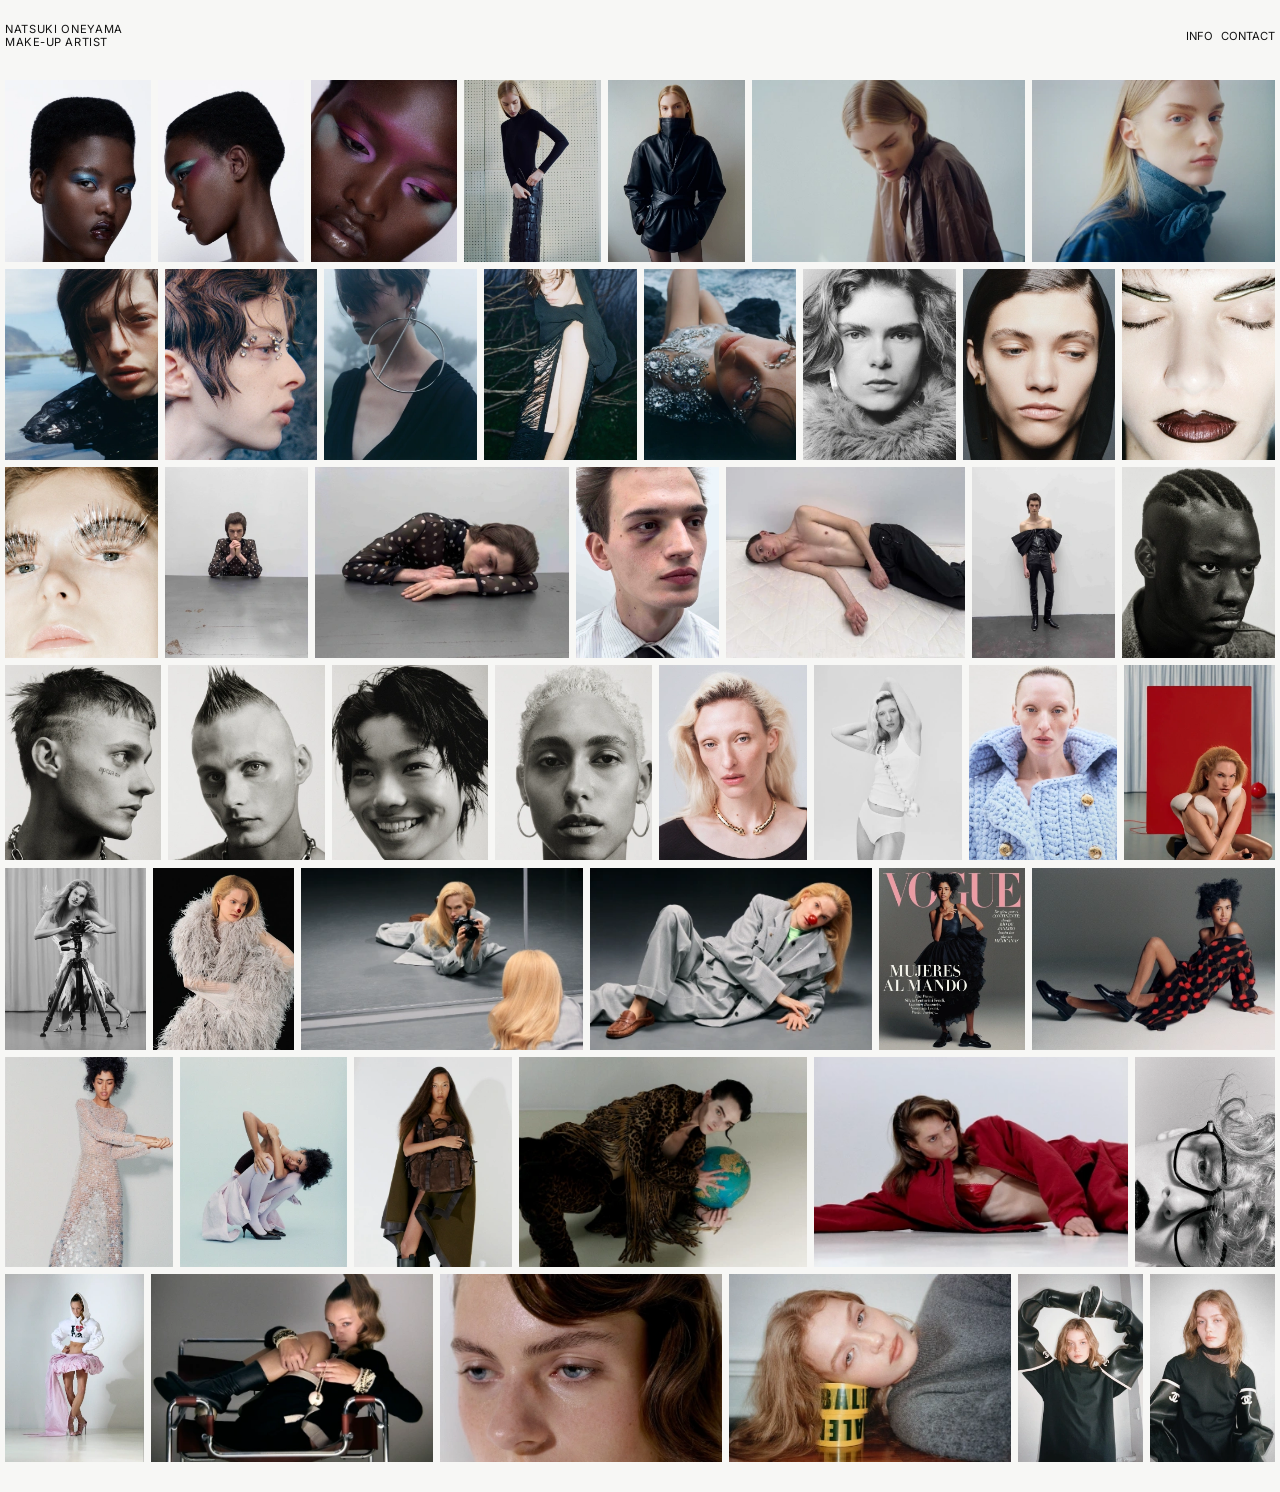
==== overview.html @ 60125d1a "Initial commit" ====
<!doctype html>
<html lang="en">
<head>
  <meta charset="utf-8" />
  <meta name="viewport" content="width=device-width, initial-scale=1.0, maximum-scale=2.0, viewport-fit=cover" />
  <meta name="format-detection" content="telephone=no, email=no, address=no, date=no" />

  <title>Overview – NATSUKI ONEYAMA</title>

  <meta name="description"
        content="Selected beauty and fashion work by Paris-based MAKE-UP ARTIST Natsuki Oneyama." />

  <!-- Open Graph -->
  <meta property="og:title" content="NATSUKI ONEYAMA – MAKE-UP ARTIST" />
  <meta property="og:description" content="Paris-based MAKE-UP ARTIST working across beauty, fashion and editorial." />
  <meta property="og:type" content="website" />
  <meta property="og:url" content="https://natsukioneyama.com/overview.html" />
  <meta property="og:image" content="https://natsukioneyama.com/img/beauty/beauty01/01.webp" />

  <!-- Fonts -->
 <link rel="preconnect" href="https://fonts.googleapis.com">
 <link rel="preconnect" href="https://fonts.gstatic.com" crossorigin>
 <link href="https://fonts.googleapis.com/css2?family=Cormorant+Garamond:ital,wght@0,300..700;1,300..700&family=Inter:ital,opsz,wght@0,14..32,100..900;1,14..32,100..900&display=swap" rel="stylesheet">

  <!-- CSS -->
  <link rel="stylesheet" href="./overview.css" />

  <!-- Scripts -->
  <script src="./justified-layout.umd.js" defer></script>
  <script src="./overview.js" defer></script>
</head>


<body>
<header class="topbar">

  <div class="brand">
   <a href="index.html" class="brand-link">
    <span class="artist">NATSUKI ONEYAMA</span>
    <span class="role">MAKE-UP ARTIST</span>
  </a>
  </div>

  <nav class="toplinks js-site-nav" aria-label="Primary">
  <a class="nav-link" href="index.html">INFO</a>
  <a href="mailto:natsukimua@gmail.com">CONTACT</a>
  </nav>

</header>



  <main class="page">
    <section id="overview" class="overview">
      <div id="grid">


   <figure class="jl-item" data-w="280" data-h="350">
    <img src="thmbs/beauty/beauty01/01.webp" width="280" height="350" alt="antoine&charlie" data-full="img/beauty/beauty01/01.webp" data-title="Beauty" data-line1="Antoine & Charlie" data-line2="">
  </figure>
    <figure class="jl-item" data-w="280" data-h="350">
    <img src="thmbs/beauty/beauty01/02.webp" width="280" height="350" alt="antoine&charlie" data-full="img/beauty/beauty01/02.webp" data-title="Beauty" data-line1="Antoine & Charlie" data-line2="">
  </figure>
    <figure class="jl-item" data-w="280" data-h="350">
    <img src="thmbs/beauty/beauty01/03.webp" width="280" height="350" alt="antoine&charlie" data-full="img/beauty/beauty01/03.webp" data-title="Beauty" data-line1="Antoine & Charlie" data-line2="">
  </figure>
  
  <figure class="jl-item" data-w="263" data-h="350">
    <img src="thmbs/portmagazine/isuue38/audelebarbey/01.webp" width="263" height="350" alt="audelebarbey" data-full="img/portmagazine/isuue38/audelebarbey/01.webp" data-title="PORT MAGAZINE" data-line1="Aude Le Barbey" data-line2="">
  </figure>
   <figure class="jl-item" data-w="263" data-h="350">
    <img src="thmbs/portmagazine/isuue38/audelebarbey/02.webp" width="263" height="350" alt="audelebarbey" data-full="img/portmagazine/isuue38/audelebarbey/02.webp" data-title="PORT MAGAZINE" data-line1="Aude Le Barbey" data-line2="">
  </figure>
   <figure class="jl-item" data-w="350" data-h="233">
    <img src="thmbs/portmagazine/isuue38/audelebarbey/03.webp" width="350" height="233" alt="audelebarbey" data-full="img/portmagazine/isuue38/audelebarbey/03.webp" data-title="PORT MAGAZINE" data-line1="Aude Le Barbey" data-line2="">
  </figure>
   <figure class="jl-item" data-w="350" data-h="263">
    <img src="thmbs/portmagazine/isuue38/audelebarbey/04.webp" width="350" height="263" alt="audelebarbey" data-full="img/portmagazine/isuue38/audelebarbey/04.webp" data-title="PORT MAGAZINE" data-line1="Aude Le Barbey" data-line2="">
  </figure>

  <figure class="jl-item" data-w="280" data-h="350">
    <img src="thmbs/img/krzysztofjan_01/01.webp" width="280" height="350" alt="krzysztofjan" data-full="img/img/krzysztofjan_01/01.webp" data-title="Krzysztof Jan" data-line1="" data-line2="">
  </figure>
  <figure class="jl-item" data-w="280" data-h="350">
    <img src="thmbs/img/krzysztofjan_01/02.webp" width="280" height="350" alt="krzysztofjan" data-full="img/img/krzysztofjan_01/02.webp" data-title="Krzysztof Jan" data-line1="" data-line2="">
  </figure>
    <figure class="jl-item" data-w="280" data-h="350">
    <img src="thmbs/img/krzysztofjan_01/03.webp" width="280" height="350" alt="krzysztofjan" data-full="img/img/krzysztofjan_01/03.webp" data-title="Krzysztof Jan" data-line1="" data-line2="">
  </figure>
    <figure class="jl-item" data-w="280" data-h="350">
    <img src="thmbs/img/krzysztofjan_01/04.webp" width="280" height="350" alt="krzysztofjan" data-full="img/img/krzysztofjan_01/04.webp" data-title="Krzysztof Jan" data-line1="" data-line2="">
  </figure>
    <figure class="jl-item" data-w="280" data-h="350">
    <img src="thmbs/img/krzysztofjan_01/05.webp" width="280" height="350" alt="krzysztofjan" data-full="img/img/krzysztofjan_01/01.webp" data-title="Krzysztof Jan" data-line1="" data-line2="">
  </figure>


  <figure class="jl-item" data-w="280" data-h="350">
    <img src="thmbs/img/carldiner_01/01.webp" width="280" height="350" alt="carldiner" data-full="img/img/carldiner_01/01.webp" data-title="Carl Diner" data-line1="" data-line2="">
  </figure>
   <figure class="jl-item" data-w="280" data-h="350">
    <img src="thmbs/img/carldiner_01/02.webp" width="280" height="350" alt="carldiner" data-full="img/img/carldiner_01/02.webp" data-title="Carl Diner" data-line1="" data-line2="">
  </figure>
  <figure class="jl-item" data-w="280" data-h="350">
    <img src="thmbs/img/carldiner_01/03.webp" width="280" height="350" alt="carldiner" data-full="img/img/carldiner_01/03.webp" data-title="Carl Diner" data-line1="" data-line2="">
  </figure>
  <figure class="jl-item" data-w="280" data-h="350">
    <img src="thmbs/img/carldiner_01/04.webp" width="280" height="350" alt="carldiner" data-full="img/img/carldiner_01/04.webp" data-title="Carl Diner" data-line1="" data-line2="">
  </figure>


   <figure class="jl-item" data-w="263" data-h="350">
    <img src="thmbs/replicaman/ss24/01.webp" width="263" height="350" alt="replicaman" data-full="img/replicaman/ss24/01.webp" data-title="REPLICA MAN" data-line1="Pavel Golik " data-line2="">
  </figure>
  <figure class="jl-item" data-w="350" data-h="263">
    <img src="thmbs/replicaman/ss24/02.webp" width="350" height="263" alt="replicaman" data-full="img/replicaman/ss24/02.webp" data-title="REPLICA MAN" data-line1="Pavel Golik " data-line2="">
  </figure>
  <figure class="jl-item" data-w="263" data-h="350">
    <img src="thmbs/replicaman/ss24/03.webp" width="263" height="350" alt="replicaman" data-full="img/replicaman/ss24/03.webp" data-title="REPLICA MAN" data-line1="Pavel Golik " data-line2="">
  </figure>
   <figure class="jl-item" data-w="350" data-h="280">
    <img src="thmbs/replicaman/ss24/04.webp" width="350" height="280" alt="replicaman" data-full="img/replicaman/ss24/04.webp" data-title="REPLICA MAN" data-line1="Pavel Golik " data-line2="">
  </figure>
    <figure class="jl-item" data-w="263" data-h="350">
    <img src="thmbs/replicaman/ss24/05.webp" width="263" height="350" alt="replicaman" data-full="img/replicaman/ss24/05.webp" data-title="REPLICA MAN" data-line1="Pavel Golik " data-line2="">
  </figure>

   
    <figure class="jl-item" data-w="280" data-h="350">
    <img src="thmbs/beautypapers/01/01.webp" width="280" height="350" alt="beautypapers" data-full="img/beautypapers/01/01.webp" data-title="BEAUTY PAPERS" data-line1="Jérémie Monnier" data-line2="">
  </figure>
   <figure class="jl-item" data-w="280" data-h="350">
    <img src="thmbs/beautypapers/01/02.webp" width="280" height="350" alt="beautypapers" data-full="img/beautypapers/01/02.webp" data-title="BEAUTY PAPERS" data-line1="Jérémie Monnier" data-line2="">
  </figure>
   <figure class="jl-item" data-w="280" data-h="350">
    <img src="thmbs/beautypapers/01/03.webp" width="280" height="350" alt="beautypapers" data-full="img/beautypapers/01/03.webp" data-title="BEAUTY PAPERS" data-line1="Jérémie Monnier" data-line2="">
  </figure>
   <figure class="jl-item" data-w="280" data-h="350">
    <img src="thmbs/beautypapers/01/04.webp" width="280" height="350" alt="beautypapers" data-full="img/beautypapers/01/04.webp" data-title="BEAUTY PAPERS" data-line1="Jérémie Monnier" data-line2="">
  </figure>
   <figure class="jl-item" data-w="280" data-h="350">
    <img src="thmbs/beautypapers/01/05.webp" width="280" height="350" alt="beautypapers" data-full="img/beautypapers/01/05.webp" data-title="BEAUTY PAPERS" data-line1="Jérémie Monnier" data-line2="">
  </figure>

  <figure class="jl-item" data-w="265" data-h="350">
    <img src="thmbs/costume/saschaoda/01/01.webp" width="265" height="350" alt="costume" data-full="img/costume/saschaoda/01/01.webp" data-title="" data-line1="Sascha Oda" data-line2="">
  </figure>
  <figure class="jl-item" data-w="265" data-h="350">
    <img src="thmbs/costume/saschaoda/01/02.webp" width="265" height="350" alt="costume" data-full="img/costume/saschaoda/01/02.webp" data-title="" data-line1="Sascha Oda" data-line2="">
  </figure>
  <figure class="jl-item" data-w="265" data-h="350">
    <img src="thmbs/costume/saschaoda/01/03.webp" width="265" height="350" alt="costume" data-full="img/costume/saschaoda/01/03.webp" data-title="" data-line1="Sascha Oda" data-line2="">
  </figure>

  <figure class="jl-item" data-w="270" data-h="350">
    <img src="thmbs/numerochina/01/01.webp" width="270" height="350" alt="numerochina" data-full="img/numerochina/01/01.webp" data-title="NUMERO CHINA" data-line1="Carla Rossi" data-line2="">
  </figure>
   <figure class="jl-item" data-w="270" data-h="350">
    <img src="thmbs/numerochina/01/02.webp" width="270" height="350" alt="numerochina" data-full="img/numerochina/01/02.webp" data-title="NUMERO CHINA" data-line1="Carla Rossi" data-line2="">
  </figure>
  <figure class="jl-item" data-w="270" data-h="350">
    <img src="thmbs/numerochina/01/03.webp" width="270" height="350" alt="numerochina" data-full="img/numerochina/01/03.webp" data-title="NUMERO CHINA" data-line1="Carla Rossi" data-line2="">
  </figure>
      <figure class="jl-item" data-w="350" data-h="227">
    <img src="thmbs/numerochina/01/04.webp" width="350" height="227" alt="numerochina" data-full="img/numerochina/01/04.webp" data-title="NUMERO CHINA" data-line1="Carla Rossi" data-line2="">
  </figure>
      <figure class="jl-item" data-w="350" data-h="227">
    <img src="thmbs/numerochina/01/05.webp" width="350" height="227" alt="numerochina" data-full="img/numerochina/01/05.webp" data-title="NUMERO CHINA" data-line1="Carla Rossi" data-line2="">
  </figure>


   <figure class="jl-item" data-w="280" data-h="350">
    <img src="thmbs/voguemexico/01/01.webp" width="280" height="350" alt="voguemexico" data-full="img/voguemexico/01/01.webp" data-title="VOGUE MEXICO" data-line1="Ward Ivan Rafik" data-line2="">
  </figure>
   <figure class="jl-item" data-w="350" data-h="263">
    <img src="thmbs/voguemexico/01/02.webp" width="350" height="263" alt="voguemexico" data-full="img/voguemexico/01/02.webp" data-title="VOGUE MEXICO" data-line1="Ward Ivan Rafik" data-line2="">
  </figure>
  <figure class="jl-item" data-w="280" data-h="350">
    <img src="thmbs/voguemexico/01/03.webp" width="280" height="350" alt="voguemexico" data-full="img/voguemexico/01/03.webp" data-title="VOGUE MEXICO" data-line1="Ward Ivan Rafik" data-line2="">
  </figure>
   <figure class="jl-item" data-w="280" data-h="350">
    <img src="thmbs/voguemexico/01/04.webp" width="280" height="350" alt="voguemexico" data-full="img/voguemexico/01/04.webp" data-title="VOGUE MEXICO" data-line1="Ward Ivan Rafik" data-line2="">
  </figure>


  <figure class="jl-item" data-w="263" data-h="350">
    <img src="thmbs/numeroberlin/visionary/01.webp" width="263" height="350" alt="numeroberlin" data-full="img/numeroberlin/visionary/01.webp" data-title="NUMERO BERLIN" data-line1="Boris Ovini" data-line2="">
  </figure>
  <figure class="jl-item" data-w="350" data-h="255">
    <img src="thmbs/numeroberlin/visionary/02.webp" width="350" height="255" alt="numeroberlin" data-full="img/numeroberlin/visionary/02.webp" data-title="NUMERO BERLIN" data-line1="Boris Ovini" data-line2="">
  </figure>
   <figure class="jl-item" data-w="350" data-h="233">
    <img src="thmbs/numeroberlin/visionary/03.webp" width="350" height="233" alt="numeroberlin" data-full="img/numeroberlin/visionary/03.webp" data-title="NUMERO BERLIN" data-line1="Boris Ovini" data-line2="">
  </figure>
  <figure class="jl-item" data-w="233" data-h="350">
    <img src="thmbs/numeroberlin/visionary/04.webp" width="233" height="350" alt="numeroberlin" data-full="img/numeroberlin/visionary/04.webp" data-title="NUMERO BERLIN" data-line1="Boris Ovini" data-line2="">
  </figure>
  <figure class="jl-item" data-w="259" data-h="350">
    <img src="thmbs/numeroberlin/visionary/05.webp" width="259" height="350" alt="numeroberlin" data-full="img/numeroberlin/visionary/05.webp" data-title="NUMERO BERLIN" data-line1="Boris Ovini" data-line2="">
  </figure>
    <figure class="jl-item" data-w="350" data-h="233">
    <img src="thmbs/numeroberlin/visionary/06.webp" width="350" height="233" alt="numeroberlin" data-full="img/numeroberlin/visionary/06.webp" data-title="NUMERO BERLIN" data-line1="Boris Ovini" data-line2="">
  </figure>
   <figure class="jl-item" data-w="350" data-h="233">
    <img src="thmbs/numeroberlin/visionary/07.webp" width="350" height="233" alt="numeroberlin" data-full="img/numeroberlin/visionary/07.webp" data-title="NUMERO BERLIN" data-line1="Boris Ovini" data-line2="">
  </figure>

    <figure class="jl-item" data-w="350" data-h="233">
    <img src="thmbs/sanstitle/001/01.webp" width="350" height="233" alt="sanstitle" data-full="img/sanstitle/001/01.webp" data-title="SANS TITLE" data-line1="Tess Petronio" data-line2="">
  </figure>
  <figure class="jl-item" data-w="233" data-h="350">
    <img src="thmbs/sanstitle/001/02.webp" width="233" height="350" alt="sanstitle" data-full="img/sanstitle/001/02.webp" data-title="SANS TITLE" data-line1="Tess Petronio" data-line2="">
  </figure>
  <figure class="jl-item" data-w="233" data-h="350">
    <img src="thmbs/sanstitle/001/03.webp" width="233" height="350" alt="sanstitle" data-full="img/sanstitle/001/03.webp" data-title="SANS TITLE" data-line1="Tess Petronio" data-line2="">
  </figure>






  <!--
  <figure class="jl-item" data-w="280" data-h="350">
    <img src="thmbs/untitled/01/01.webp" width="280" height="350" alt="untitled" data-full="img/untitled/01/01.webp" data-title="UNTITLED" data-line1="Lucie Rox" data-line2="">
  </figure>
  <figure class="jl-item" data-w="280" data-h="350">
    <img src="thmbs/untitled/01/02.webp" width="280" height="350" alt="untitled" data-full="img/untitled/01/02.webp" data-title="UNTITLED" data-line1="Lucie Rox" data-line2="">
  </figure>
  <figure class="jl-item" data-w="280" data-h="350">
    <img src="thmbs/untitled/01/03.webp" width="280" height="350" alt="untitled" data-full="img/untitled/01/03.webp" data-title="UNTITLED" data-line1="Lucie Rox" data-line2="">
  </figure>
  <figure class="jl-item" data-w="350" data-h="233">
    <img src="thmbs/untitled/01/04.webp" width="350" height="233" alt="untitled" data-full="img/untitled/01/04.webp" data-title="UNTITLED" data-line1="Lucie Rox" data-line2="">
  </figure>
  <figure class="jl-item" data-w="280" data-h="350">
    <img src="thmbs/untitled/01/05.webp" width="280" height="350" alt="untitled" data-full="img/untitled/01/05.webp" data-title="UNTITLED" data-line1="Lucie Rox" data-line2="">
  </figure>
  <figure class="jl-item" data-w="280" data-h="350">
    <img src="thmbs/untitled/01/06.webp" width="280" height="350" alt="untitled" data-full="img/untitled/01/06.webp" data-title="UNTITLED" data-line1="Lucie Rox" data-line2="">
  </figure>
  <figure class="jl-item" data-w="350" data-h="257">
    <img src="thmbs/untitled/01/07.webp" width="350" height="257" alt="untitled" data-full="img/untitled/01/07.webp" data-title="UNTITLED" data-line1="Lucie Rox" data-line2="">
  </figure>
  -->





  </div>


    <!-- ===== CUSTOM LIGHTBOX (gm) ===== -->
  <div class="gm" aria-hidden="true" id="gm">
    <button class="gm-backdrop" aria-hidden="true"></button>

    <div class="gm-frame">
      <img id="gmImage" class="gm-img" alt="">
      <div class="gm-video-wrap" hidden>
        <video id="gmVideo" playsinline muted></video>

        <div class="sv-controls">
          <div class="sv-progress">
            <div class="sv-progress__bar"></div>
          </div>

          <div class="sv-nav">
            <button type="button" class="sv-btn sv-btn--play">PAUSE</button>
            <button type="button" class="sv-btn sv-btn--fs">FULL</button>
          </div>
        </div>
      </div>

      </div>

      <div class="gm-caption">
        <p class="gm-name">
          <a href="index.html" class="gm-main">NATSUKI ONEYAMA</a><br>
          <span class="gm-subtitle">MAKE-UP ARTIST</span>
        </p>

        <p class="gm-ttl"></p>
        <p class="gm-sub"></p>
      </div>

       <!--<div class="gm-counter"></div>   -->

      <div class="gm-view-toggle">
     <a class="gm-view-btn" href="overview.html" aria-label="Overview">⊞</a>
      </div>
      
      <!--
      <div class="gm-project-nav">
      <button class="gm-prev-project">PREVIOUS PROJECT</button>
      <span>/</span>
      <button class="gm-next-project">NEXT PROJECT</button>
      </div>
      -->

      <button class="gm-close">BACK</button>

      <button class="gm-hit gm-prev" aria-label="Previous"></button>
      <button class="gm-hit gm-next" aria-label="Next"></button>
    </div>
  </div>
</section>
</main>




  
</body>
</html>
---- overview.css ----
/* ==========================================================================
   AOW overview + lightbox (gm) template
   ========================================================================== */


/* ==========================================================================
   1) Base / Reset
   - すべての要素の box-sizing を統一
   - html/body の余白をゼロにする
   ========================================================================== */
*,
*::before,
*::after {
  box-sizing: border-box;
}

html,
body {
  margin: 0;
  padding: 0;
}

/* ==========================================================================
   2) CSS Variables (Design tokens)
   - --bar-h   : トップバーの想定高さ
   - --gutter  : 端の余白（デバイス幅に応じて可変）
   ========================================================================== */
:root {
  --bar-h: 72px;
  --gutter: clamp(3px, 2vw, 5px);
}

/* ==========================================================================
   3) Body global
   - フォント / 色 / 背景 / 横スクロール抑止
   ========================================================================== */
body {
 font-family: "Inter", sans-serif;
  font-weight: 400;
  font-style: normal;
  color: #111;
  background: #f7F7F5; 
  overflow-x: hidden;
}




/* ==========================================================================
   4) TOP BAR (Sticky + Responsive)
   - desktop/tablet: left brand / right nav
   - mobile portrait: nav goes under artist (left)
   ========================================================================== */

/* Top bar: sticky header */
.topbar{
  position: sticky;
  top: 0;
  z-index: 1000;

  /* optional: keep text readable over images */
  /* background: #f7F7F5; */

  display: grid;
  grid-template-columns: 1fr auto;
  align-items: center;
  gap: 12px;
  padding: 10px var(--gutter);
  min-height: var(--bar-h);
}

/* Brand (artist/role) */
.brand{
  display: flex;
  flex-direction: column;
  line-height: 1.2;
}

.brand .artist{
  font-size: .7rem;
  letter-spacing: 0.06em;
  
  color: inherit;
  text-decoration: none;
  cursor: pointer;
}

.brand-link{
  display: flex;
  flex-direction: column;
  color: inherit;
  text-decoration: none;
}

.brand .role{
  font-size: .7rem;
  letter-spacing: .05em;
}

/* Nav links */
.toplinks{
  display: flex;
  gap: 8px;
}
 
.toplinks a{
  font-size: .7rem;
  color: inherit;
  text-decoration: none;
}

/* Current page underline */
.toplinks a[aria-current="page"]{
  text-decoration: underline;
  text-underline-offset: 3px;
}

.toplinks a:hover{
  opacity: .8;
}

/* Mobile portrait: stack nav under artist */
@media (max-width: 370px) and (orientation: portrait){
  .topbar{
    grid-template-columns: 1fr;
    align-items: start;
    gap: 8px;
    padding: 14px 5px 10px;
    min-height: auto;
  }



  .toplinks{
    justify-content: flex-start;
    flex-wrap: wrap;
    gap: 8px;
  }

  .toplinks a{
    font-size: .7rem;
    letter-spacing: 0.04em;
  }
}


/* ==========================================================================
   5) Page wrapper
   - overview グリッド全体の外側余白
   ========================================================================== */
.page {
  padding: 0 var(--gutter) var(--gutter);
}

/* ==========================================================================
   6) Overview grid (justified-layout 用)
   - #grid: JS によって絶対配置のアイテムが入るコンテナ
   - 初期は非表示（opacity/pointer-events）→ .jl-ready で表示
   ========================================================================== */
#grid {
  position: relative;
  width: 100%;
  margin: 8px 0 25px;

  /* JS でレイアウトが確定するまで見せない（チラつき防止） */
  opacity: 0;
  pointer-events: none;
}

/* ★ JS で body に .jl-ready が付いたら表示 */
body.jl-ready #grid {
  opacity: 1;
  pointer-events: auto;
  transition: opacity 0.25s ease;
}

/* ==========================================================================
   7) Items (images & videos)
   - .jl-item は JS が left/top/width/height を付ける前提で absolute
   - 中身（img/video）は枠にフィットさせる
   ========================================================================== */
.jl-item {
  position: absolute; /* justified-layout の結果を JS が反映 */
  margin: 0;
  overflow: hidden;   /* 枠外を切る（object-fit とセット） */
}

.jl-item img,
.jl-item video {
  display: block;
  width: 100%;
  height: 100%;
  object-fit: cover; /* data-w/data-h と合っていればほぼトリミングなし */
}


/* ==========================================================================
   8) Overview caption & group highlight (hover/tap)
   - .ov-cap: 各グループの先頭サムネにだけ出すキャプション
   - PC は hover、モバイルは tap 用クラスで制御
   ========================================================================== */

/* キャプション共通（初期は非表示） */
.ov-cap {
  position: absolute;
  left: 4px;
  top: 2px;
  color: #000;
  font-size: .5rem;

  opacity: 0;          /* 初期は非表示 */
  pointer-events: none;/* クリックを邪魔しない */
  max-width: 80%;
  line-height: 1.3;
}

/* 見出し系（強調） */
.ov-cap em,
.ov-cap i {
  display: block;
  opacity: 0.9;
  font-style: normal;  /* 斜体オフ */
}

.ov-cap b,
.ov-cap strong {
  font-style: normal;
  font-weight: 400;
}

/* PC: hover が使える環境のみ */
@media (hover: hover) and (pointer: fine) {

  /* グループに属するサムネだけ白オーバーレイ */
  #grid.is-group-hover .jl-item.is-in-group::after {
    content: "";
    position: absolute;
    inset: 0;
    background: rgba(255, 255, 255, 0.763);
    pointer-events: none;
    z-index: 1;
  }

  /* グループ先頭（data-head="1"）のサムネだけキャプション表示 */
  #grid.is-group-hover .jl-item[data-head="1"].is-in-group .ov-cap {
    opacity: 1;
    z-index: 2; /* オーバーレイより前 */
  }
}

/* モバイル: 1回タップ中（is-group-tap） */
#grid.is-group-tap .jl-item[data-head="1"].is-in-group .ov-cap {
  opacity: 1;
  z-index: 2; /* オーバーレイより前 */
}

#grid.is-group-tap .jl-item.is-in-group::after {
  content: "";
  position: absolute;
  inset: 0;
  background: rgba(255, 255, 255, 0.763);
  pointer-events: none;
  z-index: 1;
}

/* キャプションを常にオーバーレイより前に */
#grid .ov-cap {
  position: absolute;
  z-index: 2;
}


/* ==========================================================================
   9) Video fullscreen behavior (overview 側)
   - フルスクリーン時は contain でトリミングしない
   ========================================================================== */
.jl-item.is-video video:fullscreen,
.jl-item.is-video video:-webkit-full-screen {
  width: 100%;
  height: 100%;
  object-fit: contain;
  background: #000;
}


/* ==========================================================================
   10) Fullscreen button (overview 側の動画用ボタン)
   - .fs-btn はホバーで出す（PC）
   - hover が無い環境では常時表示
   ========================================================================== */
.fs-btn {
  position: absolute;
  right: 6px;
  bottom: 6px;
  width: 22px;
  height: 22px;
  border: none;
  background: rgba(0, 0, 0, 0.55);
  border-radius: 4px;
  cursor: pointer;
  outline: none;

  opacity: 0;                 /* 初期は非表示 */
  transform: translateY(4px); /* 少し下げておく */
  transition: opacity 0.15s ease, transform 0.15s ease;
}

.fs-btn::before {
  content: "⤢"; /* fullscreen アイコン */
  color: #fff;
  font-size: .6rem;
  line-height: 22px;
  display: block;
  text-align: center;
  pointer-events: none;
}

/* PC: 動画アイテム hover 時だけ表示 */
.jl-item.is-video:hover .fs-btn {
  opacity: 1;
  transform: translateY(0);
}

/* hover が無い環境（タッチ）では常時表示 */
@media (hover: none) {
  .fs-btn {
    opacity: 1;
    transform: translateY(0);
  }
}


/* ==========================================================================
   11) Small screen tweaks (ヘッダー文字)
   ========================================================================== */
@media (max-width: 480px) {
  .brand .artist {
    font-size: .7rem;
  }
}
















/* ==========================================================================
   15) Custom video controls (sv)
   ========================================================================== */

/* 動画のラッパー（sv-controls の基準） */
.gm-video-wrap {
  position: relative;
  flex: 0 0 auto;
  display: inline-flex;
  align-items: center;
  justify-content: center;
  z-index: 20;

  opacity: 0;
  transition: opacity .35s ease;

  pointer-events: auto;
}

/* JS が付与：準備完了で表示 */
.gm-video-wrap.is-ready {
  opacity: 1;
}

/* コントロール本体（動画の下端に沿わせる） */
.sv-controls {
  position: absolute;
  left: 0;
  right: 0;
  bottom: 0;
  padding: 12px 14px;

  display: flex;
  flex-direction: column;
  gap: 6px;

  opacity: 0;
  pointer-events: none;
  transition: opacity .25s ease;

  z-index: 10;

  background: linear-gradient(to top, rgba(0,0,0,0.35), rgba(0,0,0,0));
  border-radius: 0 0 6px 6px;
}

/* PC：ホバーで表示 */
.gm-video-wrap:hover .sv-controls {
  opacity: 1;
  pointer-events: auto;
}

/* JS で付与：表示 */
.sv-controls.is-visible {
  opacity: 1;
  pointer-events: auto;
}

/* プログレスバー（クリックでシーク） */
.sv-progress {
  position: relative;
  height: 6px;
  background: rgba(0, 0, 0, 0.3);
  overflow: hidden;
  cursor: pointer;
}

/* 進捗バー（JS で width を更新） */
.sv-progress__bar {
  width: 0;
  height: 100%;
  background: #fff;
}

/* ボタン行（左右配置） */
.sv-nav {
  display: flex;
  justify-content: space-between;
  align-items: center;
}

/* ボタン共通（白文字） */
.sv-btn {
  border: none;
  background: transparent;
  color: #fff;
  font-size: 11px;
  letter-spacing: 0.06em;
  padding: 4px 0;
  cursor: pointer;
}

/* モバイル用：コントロールの余白を少し減らす */
@media (max-width: 480px) {
  .sv-controls {
    padding: 8px 12px;
  }
}

/* hover なし（タッチ）：初期非表示、.is-visible で表示 */
@media (hover: none) and (pointer: coarse) {
  .gm-video-wrap .sv-controls {
    opacity: 0;
    pointer-events: none;
    transition: opacity .35s ease;
  }

  .gm-video-wrap .sv-controls.is-visible {
    opacity: 1;
    pointer-events: auto;
  }
}


/* ==========================================================================
   Video sizing (default)
   ========================================================================== */

/* 動画本体（gm 内）: gm-frame の中に必ず収める */
.gm-video-wrap{
  max-width: 100%;
  max-height: 100%;
}

.gm-video-wrap video{
  display: block;
  width: auto;
  height: auto;
  max-width: 90vw;
  max-height: 90vh;
  object-fit: contain;
}
























/* =========================================
   LIGHTBOX (gm)
   ========================================= */

/* hidden state */
.gm[aria-hidden="true"] {
  opacity: 0;
  visibility: hidden;
  pointer-events: none;
}

/* modal root */
.gm {
  position: fixed;
  inset: 0;
  z-index: 9999;
  display: grid;
  place-items: center;
  --gm-footer-h: 120px;
  opacity: 1;
  visibility: visible;
  pointer-events: auto;
}

@media (max-width: 767px){
  .gm{ --gm-footer-h: 140px; }
}

@media (orientation: portrait) and (hover: none) and (pointer: coarse) and (min-width:768px){
  .gm{ --gm-footer-h:180px; }
}

/* backdrop */
.gm-backdrop{
  position:absolute;
  inset:0;
  border:0;
  padding:0;
  margin:0;
  background:#f7F7F5;
}

/* hidden switching */
.gm-frame img[hidden],
.gm-video-wrap[hidden]{
  display:none !important;
}

/* frame */
.gm-frame{
  position:relative;
  width:98vw;
  height:calc(100svh - var(--gm-footer-h));
  display:flex;
  align-items:center;
  justify-content:center;
}

/* image */
.gm-frame img{
  max-width:100%;
  max-height:100%;
  object-fit:contain;
  user-select:none;
  -webkit-user-drag:none;
}

/* caption container */
.gm-caption{
  position:absolute;
  left:10px;
  bottom:10px;
  z-index:20;
  pointer-events:none;
  text-align:left;
  color:#000;
}



/* signature top-left */
.gm-name{
  position:fixed;
  top:8px;
  left:5px;
  z-index:10000;
  margin:0;
  pointer-events:none;
  line-height:0.5;
}

/* links */
.gm-main{ text-decoration:none; color:inherit; cursor:pointer; }
.gm-main:visited{ color:inherit; }

.gm-name .gm-main{
  font-size:.7rem;
  letter-spacing:0.05em;
  pointer-events:auto;
}

.gm-name .gm-subtitle{
  font-size:.7rem;
  letter-spacing:0.04em;
}

.gm-name .gm-main,
.gm-name .gm-subtitle{
  display:block;
}

/* caption text */
.gm-ttl{
  margin-bottom:1px;
  font-size:.7rem;
  letter-spacing:.06em;
}

.gm-sub{
  margin:0;
  font-size:.7rem;
  letter-spacing:.04em;
}

/* counter */
.gm-counter{
  position:absolute;
  right:15px;
  bottom:30px;
  color:#000;
  font-size:.7rem;
  letter-spacing:.04em;
}

/* close button */
.gm-close{
  position:absolute;
  right:10px;
  bottom:10px;
  border:0;
  background:transparent;
  color:#000;
  font-size:.6rem;
  z-index:10;
}

.gm-project-nav{
  position: absolute;
  left: 50%;
  bottom: 10px;
  transform: translateX(-50%);
  z-index: 10;

  display: flex;
  align-items: center;
  gap: 8px;

  font-size: .6rem;
  letter-spacing: .04em;
}

.gm-project-nav button {
  border: 0;
  background: transparent;
  color: #000;
  cursor: pointer;
  font: inherit;
  padding: 8px 6px;
}

.gm-project-nav span{
  color: #000;
}


@media (max-width: 360px){
.gm-name .gm-main,
.gm-name .gm-subtitle,
.gm-ttl,
.gm-sub,
.gm-counter,
.gm-close

{
  font-size:.6rem;
  letter-spacing:0.05em;
}
}


/* click zones */
.gm-hit{
  position:absolute;
  top:0;
  bottom:0;
  width:50vw;
  height:100vh;
  border:0;
  background:transparent;
  cursor:pointer;
  z-index:5;
}
.gm-prev{ left:0; }
.gm-next{ right:0; }

/* tap highlight off */
.gm-hit,
.gm-close,
.gm-backdrop{
  -webkit-tap-highlight-color:transparent;
  outline:none;
  user-select:none;
}

/* open behaviour */
.gm[aria-hidden="false"]{
  overflow:hidden !important;
  overscroll-behavior:contain !important;
  touch-action:none !important;
}

/* safe area mobile */
@media (max-width:768px){
  .gm-caption{
    left: 12px;
    right: auto;
    bottom: calc(16px + env(safe-area-inset-bottom));
    text-align: left;
    max-width: 68%;
    pointer-events: none;
  }

  .gm-project-nav{
    left: 6px;
    right: auto;
    transform: none;
    bottom: calc(8px + env(safe-area-inset-bottom));
    justify-content: flex-start;
    font-size: .6rem;
    gap: 8px;
  }

  .gm-counter{
    right: 18px;
    bottom: calc(38px + env(safe-area-inset-bottom));
  }

  .gm-close{
    right: 12px;
    bottom: calc(16px + env(safe-area-inset-bottom));
    font-size: .6rem;
  }

}






/* =========================================
   LIGHTBOX (gm) — OVERVIEW TOGGLE
   ========================================= */
.gm-view-toggle{
  position: fixed;
  top: 7px;
  right: 24px;
  z-index: 10001;
  display: flex;
  gap: 10px;
}

.gm-view-btn{
  width: 30px;
  height: 30px;
  color: #111;
  font-size: 16px;
  line-height: 1;
  text-decoration: none;
  cursor: pointer;
  display: grid;
  place-items: center;
  padding: 0;
  border-radius: 6px;
}

.gm-view-btn.is-active{
  background: rgba(0,0,0,0.08);
}

@media (max-width: 768px){
  .gm-view-toggle{
    top: 7px;
    right: 16px;
    gap: 8px;
  }
}
















/* ================= VIDEO (gm) ================= */

/* wrapper: 基本形 + readyまで隠す */
.gm-video-wrap{
  position: relative;
  flex: 0 0 auto;
  display: inline-flex;
  align-items: center;
  justify-content: center;
  z-index: 20;

  opacity: 0;
  transition: opacity .35s ease;

  pointer-events: auto;

  /* sizing: default */
  max-width: 100%;
  max-height: 100%;
}

.gm-video-wrap.is-ready{
  opacity: 1;
}

/* video: default sizing */
.gm-video-wrap video{
  display: block;
  width: auto;
  height: auto;
  max-width: 90vw;
  max-height: 90vh;
  object-fit: contain;
}

/* controls */
.sv-controls{
  position: absolute;
  left: 0;
  right: 0;
  bottom: 0;
  padding: 12px 14px;

  display: flex;
  flex-direction: column;
  gap: 6px;

  opacity: 0;
  pointer-events: none;
  transition: opacity .25s ease;

  z-index: 10;
  background: linear-gradient(to top, rgba(0,0,0,.35), rgba(0,0,0,0));
}

.gm-video-wrap:hover .sv-controls{
  opacity: 1;
  pointer-events: auto;
}

.sv-controls.is-visible{
  opacity: 1;
  pointer-events: auto;
}

.sv-progress{
  height: 6px;
  background: rgba(0,0,0,.3);
  cursor: pointer;
}

.sv-progress__bar{
  width: 0;
  height: 100%;
  background: #fff;
}

.sv-nav{
  display: flex;
  justify-content: space-between;
}

.sv-btn{
  border: none;
  background: transparent;
  color: #fff;
  font-size: 11px;
  letter-spacing: .06em;
  cursor: pointer;
}

@media (max-width:480px){
  .sv-controls{ padding: 8px 12px; }
}

/* ==========================================================================
   FIX — mobile PORTRAIT only
   ========================================================================== */

@media (max-width: 768px) and (orientation: portrait) and (pointer: coarse){

  .gm-frame{
    height: calc(100svh - var(--gm-footer-h));
  }

  .gm-video-wrap{
    max-height: 100%;
    max-width: none;
  }

  .gm-video-wrap video{
    height: 100%;
    width: auto;
    max-height: 100%;
    max-width: 100%;
    object-fit: contain;
  }

  .gm.is-portrait-video .gm-video-wrap{
    max-width: 72vw;
    margin: 0 auto;
  }

  .gm.is-portrait-video{
    --gm-footer-h: 190px;
  }
}
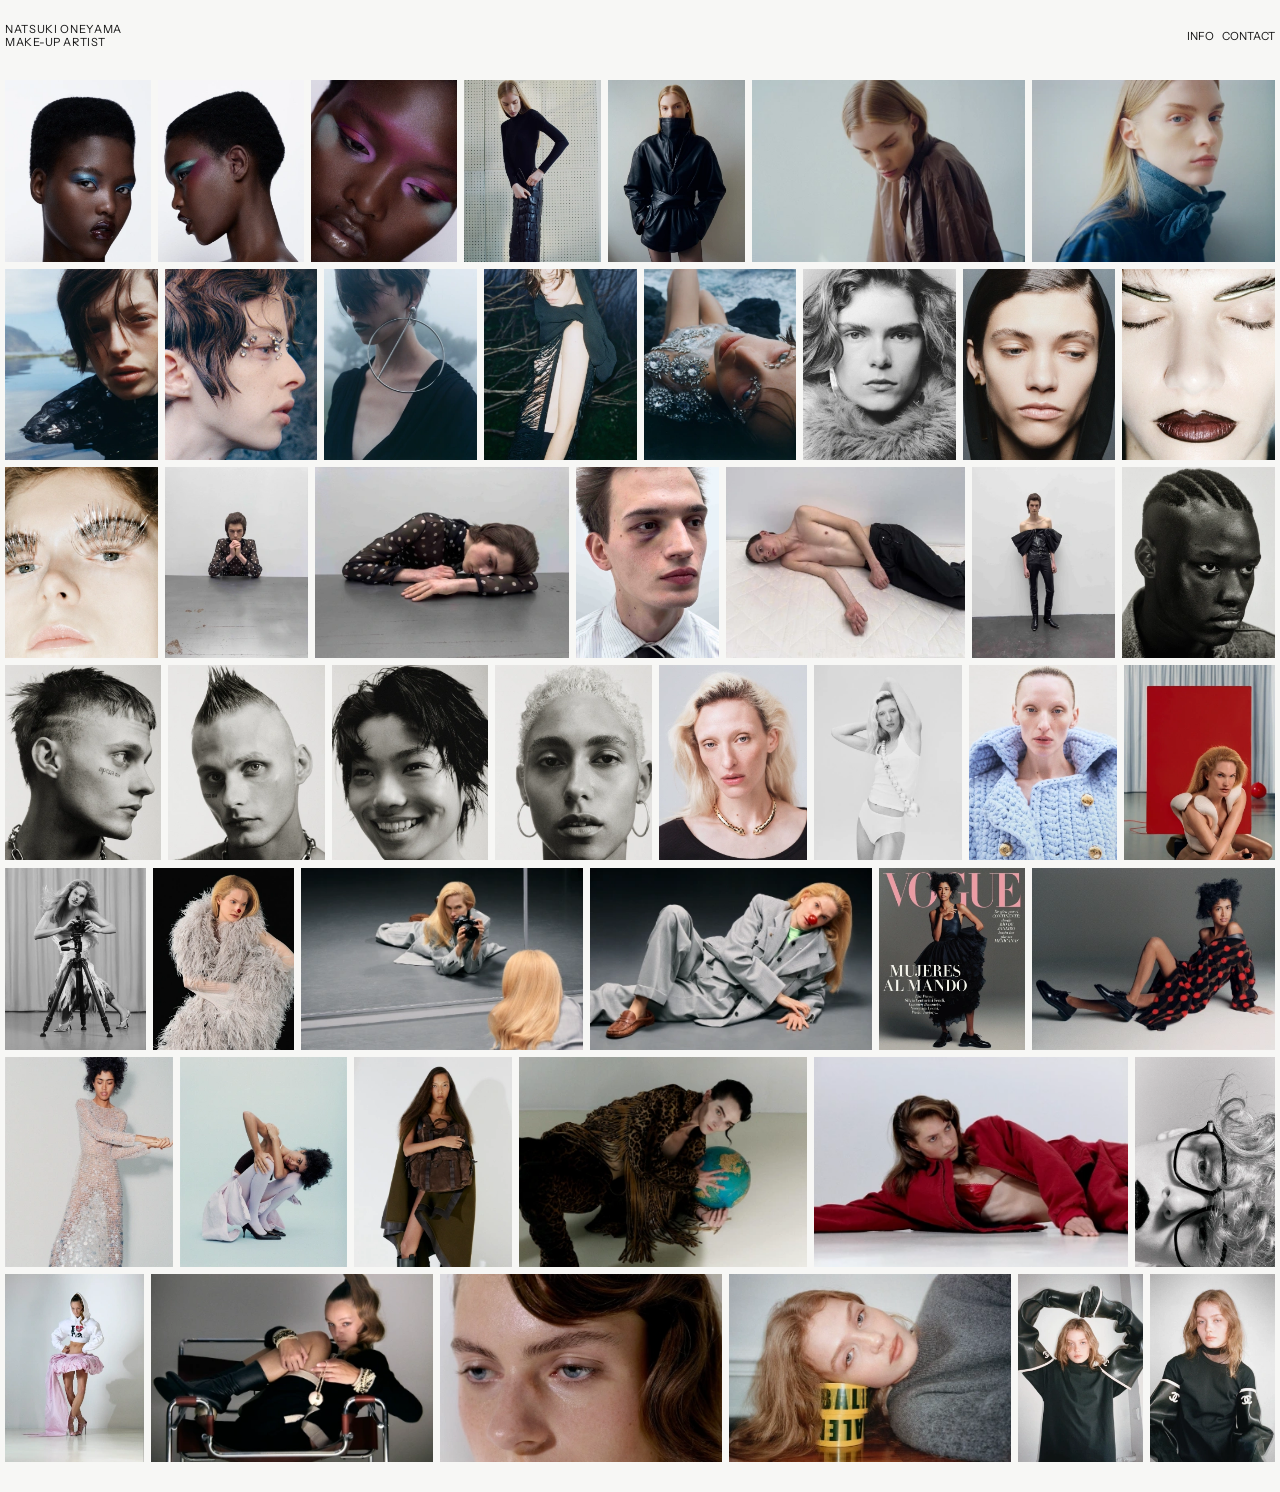
==== commit 3da18245: "html" ====
--- a/overview.html
+++ b/overview.html
@@ -20,7 +20,7 @@
   <!-- Fonts -->
  <link rel="preconnect" href="https://fonts.googleapis.com">
  <link rel="preconnect" href="https://fonts.gstatic.com" crossorigin>
- <link href="https://fonts.googleapis.com/css2?family=Cormorant+Garamond:ital,wght@0,300..700;1,300..700&family=Inter:ital,opsz,wght@0,14..32,100..900;1,14..32,100..900&display=swap" rel="stylesheet">
+<link href="https://fonts.googleapis.com/css2?family=Cormorant+Garamond:ital,wght@0,300..700;1,300..700&family=Instrument+Sans:ital,wght@0,400..700;1,400..700&family=Inter:ital,opsz,wght@0,14..32,100..900;1,14..32,100..900&display=swap" rel="stylesheet">
 
   <!-- CSS -->
   <link rel="stylesheet" href="./overview.css" />
--- a/overview.css
+++ b/overview.css
@@ -35,7 +35,7 @@
    - フォント / 色 / 背景 / 横スクロール抑止
    ========================================================================== */
 body {
- font-family: "Inter", sans-serif;
+  font-family: "Instrument Sans", sans-serif;
   font-weight: 400;
   font-style: normal;
   color: #111;
